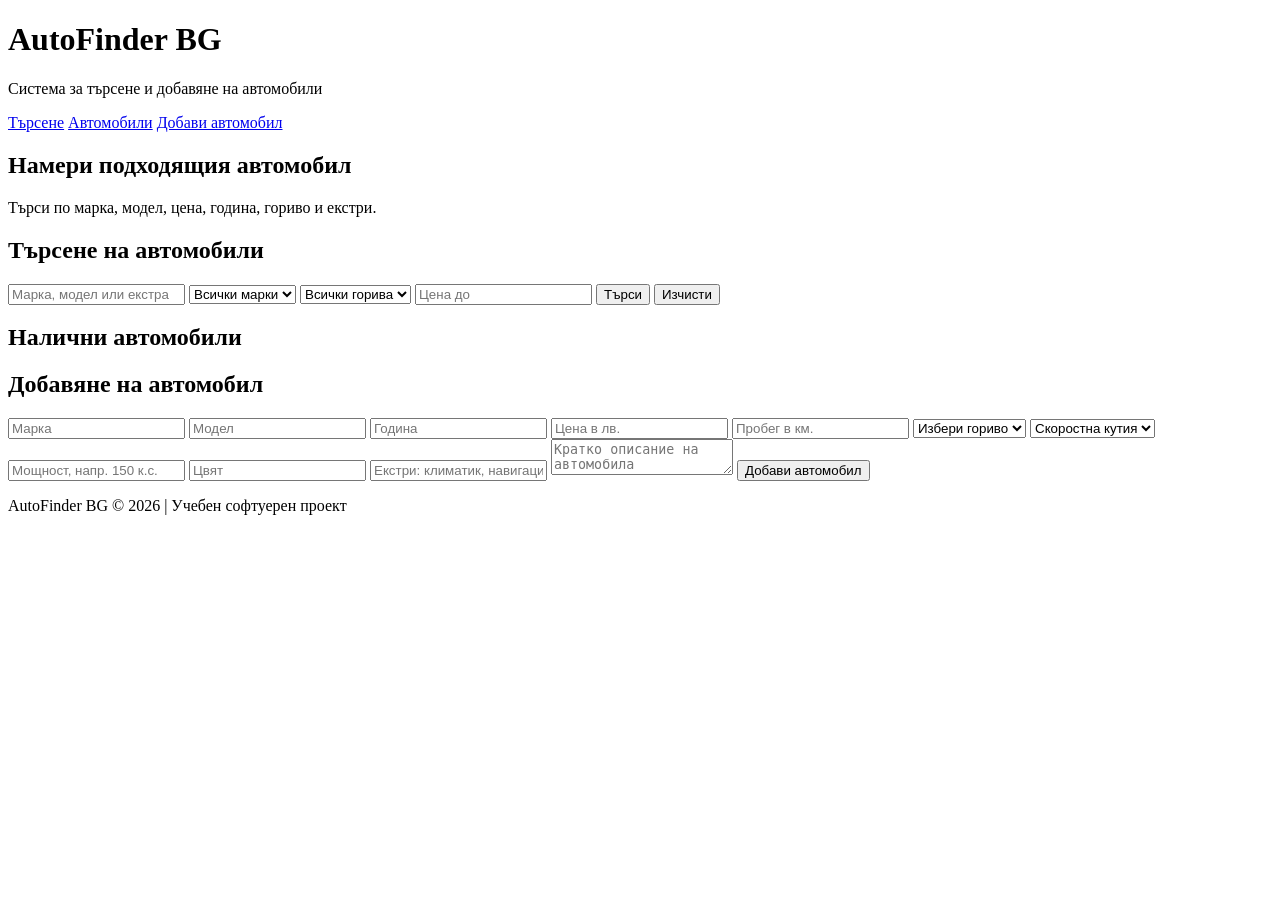
==== index.html @ e4e13012 "Add AutoFinder page layout" ====
<!DOCTYPE html>
<html lang="bg">
<head>
    <meta charset="UTF-8">
    <meta name="viewport" content="width=device-width, initial-scale=1.0">
    <title>AutoFinder BG</title>
    <link rel="stylesheet" href="style.css">
</head>
<body>

    <header class="site-header">
        <div class="container header-content">
            <div>
                <h1>AutoFinder BG</h1>
                <p>Система за търсене и добавяне на автомобили</p>
            </div>

            <nav>
                <a href="#search">Търсене</a>
                <a href="#cars">Автомобили</a>
                <a href="#add-car">Добави автомобил</a>
            </nav>
        </div>
    </header>

    <main>
        <section class="hero">
            <div class="container">
                <h2>Намери подходящия автомобил</h2>
                <p>Търси по марка, модел, цена, година, гориво и екстри.</p>
            </div>
        </section>

        <section id="search" class="container search-box">
            <h2>Търсене на автомобили</h2>

            <div class="filters">
                <input type="text" id="searchText" placeholder="Марка, модел или екстра">

                <select id="brandFilter">
                    <option value="">Всички марки</option>
                    <option value="BMW">BMW</option>
                    <option value="Audi">Audi</option>
                    <option value="Mercedes">Mercedes</option>
                    <option value="Volkswagen">Volkswagen</option>
                    <option value="Toyota">Toyota</option>
                </select>

                <select id="fuelFilter">
                    <option value="">Всички горива</option>
                    <option value="Бензин">Бензин</option>
                    <option value="Дизел">Дизел</option>
                    <option value="Хибрид">Хибрид</option>
                    <option value="Електрически">Електрически</option>
                </select>

                <input type="number" id="maxPriceFilter" placeholder="Цена до">

                <button id="searchBtn">Търси</button>
                <button id="clearBtn" class="secondary-btn">Изчисти</button>
            </div>
        </section>

        <section id="cars" class="container cars-section">
            <h2>Налични автомобили</h2>

            <div id="carsContainer" class="cars-grid">
                <!-- Тук JavaScript ще показва автомобилите -->
            </div>
        </section>

        <section id="add-car" class="container add-car-section">
            <h2>Добавяне на автомобил</h2>

            <form id="carForm">
                <input type="text" id="brand" placeholder="Марка" required>
                <input type="text" id="model" placeholder="Модел" required>
                <input type="number" id="year" placeholder="Година" required>
                <input type="number" id="price" placeholder="Цена в лв." required>
                <input type="number" id="mileage" placeholder="Пробег в км." required>

                <select id="fuel" required>
                    <option value="">Избери гориво</option>
                    <option value="Бензин">Бензин</option>
                    <option value="Дизел">Дизел</option>
                    <option value="Хибрид">Хибрид</option>
                    <option value="Електрически">Електрически</option>
                </select>

                <select id="gearbox" required>
                    <option value="">Скоростна кутия</option>
                    <option value="Ръчна">Ръчна</option>
                    <option value="Автоматична">Автоматична</option>
                </select>

                <input type="text" id="power" placeholder="Мощност, напр. 150 к.с.">
                <input type="text" id="color" placeholder="Цвят">
                <input type="text" id="extras" placeholder="Екстри: климатик, навигация, парктроник">

                <textarea id="description" placeholder="Кратко описание на автомобила"></textarea>

                <button type="submit">Добави автомобил</button>
            </form>
        </section>
    </main>

    <footer>
        <p>AutoFinder BG &copy; 2026 | Учебен софтуерен проект</p>
    </footer>

    <script src="script.js"></script>
</body>
</html>
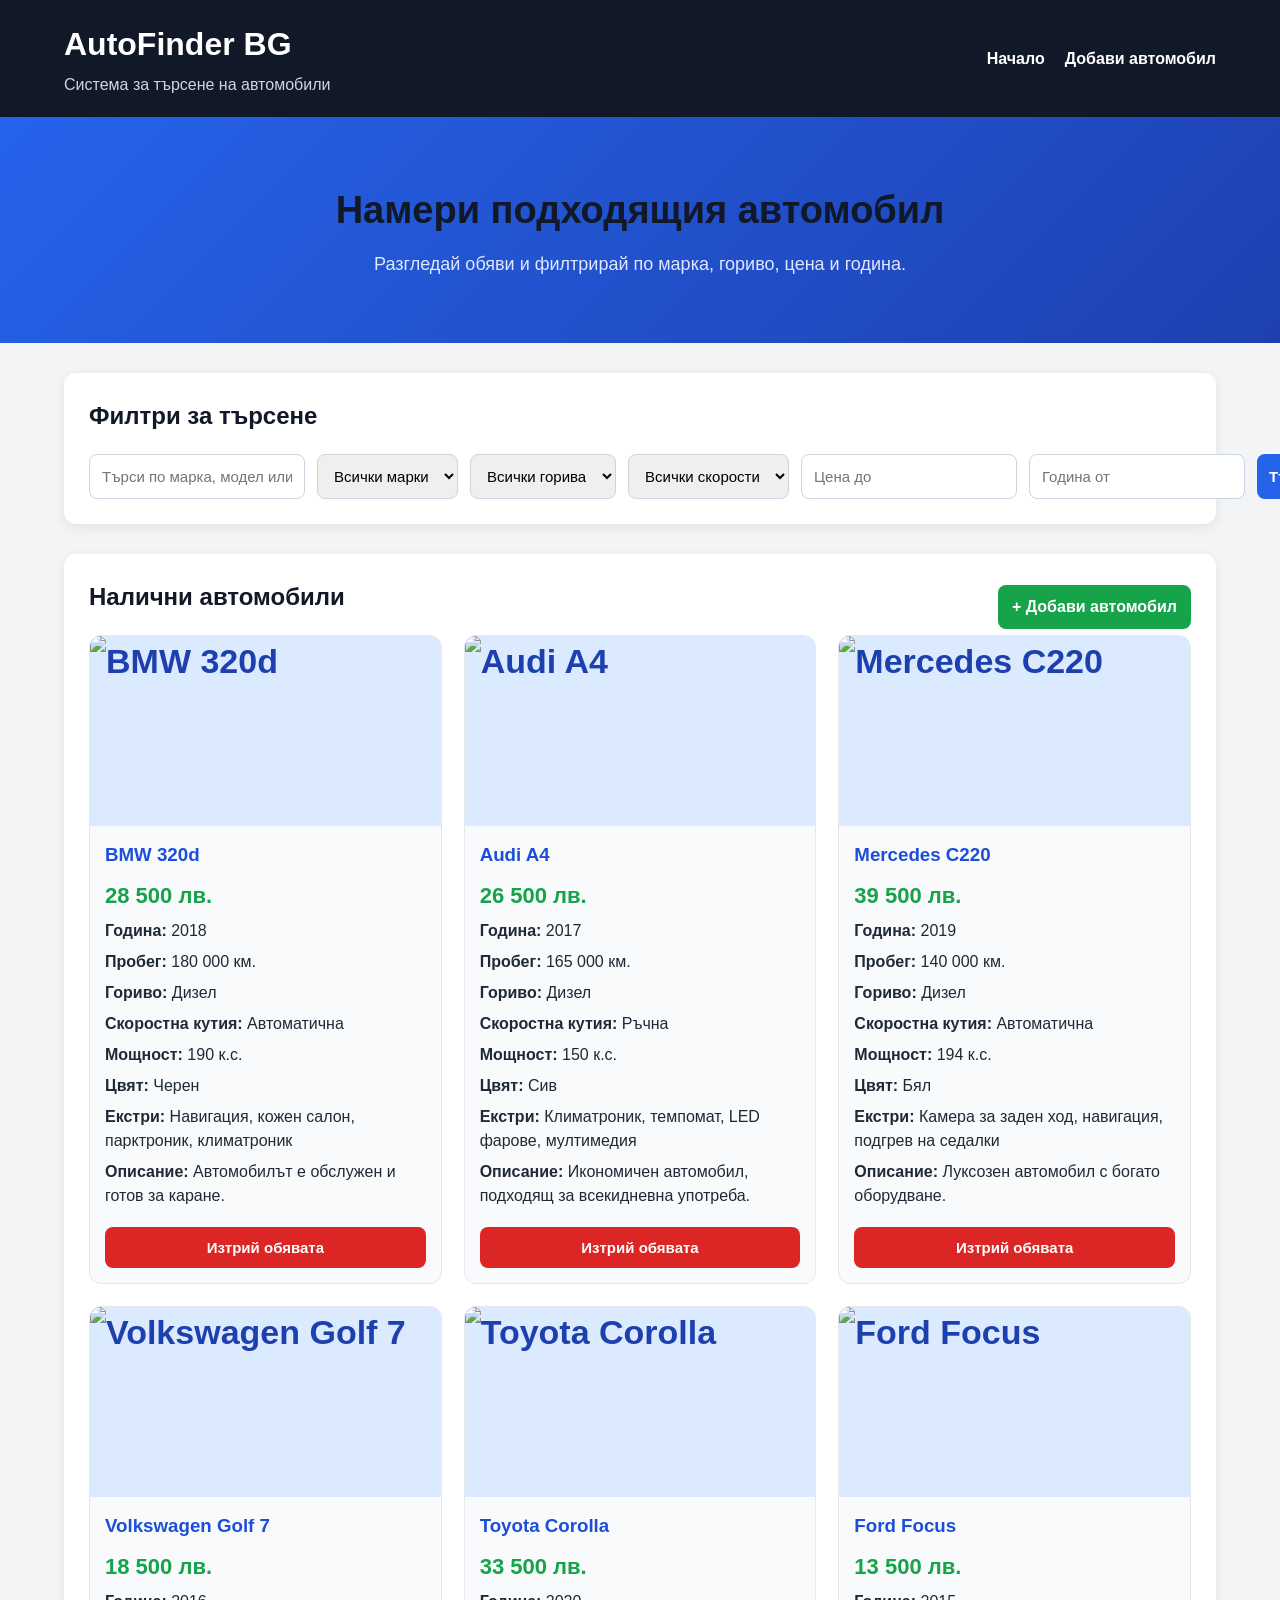
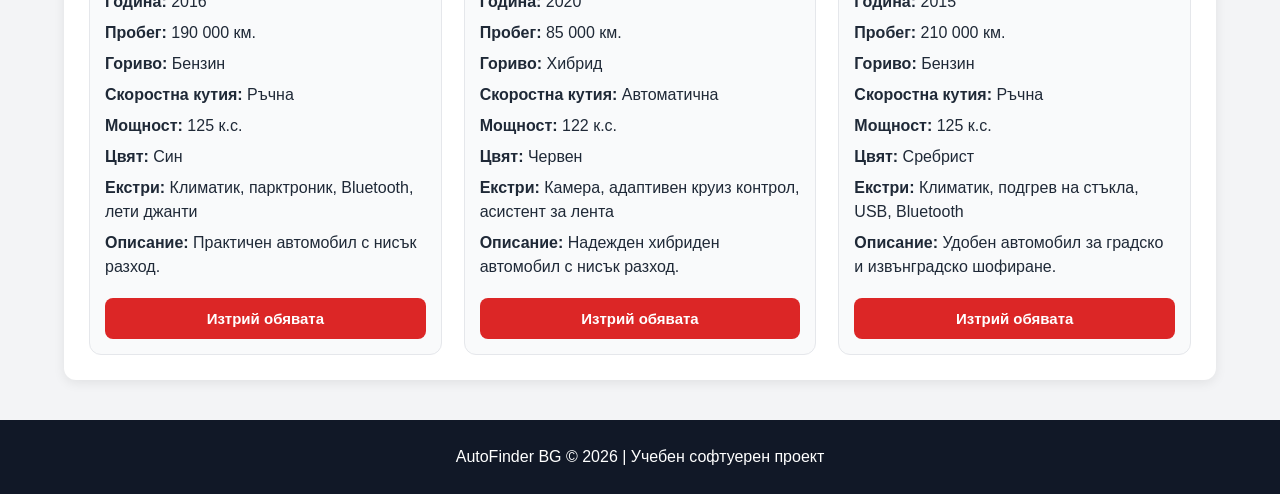
==== commit 8150d479: "Add car listings, filters and image upload" ====
--- a/index.html
+++ b/index.html
@@ -3,7 +3,7 @@
 <head>
     <meta charset="UTF-8">
     <meta name="viewport" content="width=device-width, initial-scale=1.0">
-    <title>AutoFinder BG</title>
+    <title>AutoFinder BG | Начало</title>
     <link rel="stylesheet" href="style.css">
 </head>
 <body>
@@ -12,13 +12,12 @@
         <div class="container header-content">
             <div>
                 <h1>AutoFinder BG</h1>
-                <p>Система за търсене и добавяне на автомобили</p>
+                <p>Система за търсене на автомобили</p>
             </div>
 
             <nav>
-                <a href="#search">Търсене</a>
-                <a href="#cars">Автомобили</a>
-                <a href="#add-car">Добави автомобил</a>
+                <a href="index.html">Начало</a>
+                <a href="add-car.html">Добави автомобил</a>
             </nav>
         </div>
     </header>
@@ -27,15 +26,15 @@
         <section class="hero">
             <div class="container">
                 <h2>Намери подходящия автомобил</h2>
-                <p>Търси по марка, модел, цена, година, гориво и екстри.</p>
+                <p>Разгледай обяви и филтрирай по марка, гориво, цена и година.</p>
             </div>
         </section>
 
-        <section id="search" class="container search-box">
-            <h2>Търсене на автомобили</h2>
+        <section class="container search-box">
+            <h2>Филтри за търсене</h2>
 
             <div class="filters">
-                <input type="text" id="searchText" placeholder="Марка, модел или екстра">
+                <input type="text" id="searchText" placeholder="Търси по марка, модел или екстра">
 
                 <select id="brandFilter">
                     <option value="">Всички марки</option>
@@ -44,6 +43,8 @@
                     <option value="Mercedes">Mercedes</option>
                     <option value="Volkswagen">Volkswagen</option>
                     <option value="Toyota">Toyota</option>
+                    <option value="Opel">Opel</option>
+                    <option value="Ford">Ford</option>
                 </select>
 
                 <select id="fuelFilter">
@@ -54,53 +55,29 @@
                     <option value="Електрически">Електрически</option>
                 </select>
 
+                <select id="gearboxFilter">
+                    <option value="">Всички скорости</option>
+                    <option value="Ръчна">Ръчна</option>
+                    <option value="Автоматична">Автоматична</option>
+                </select>
+
                 <input type="number" id="maxPriceFilter" placeholder="Цена до">
+                <input type="number" id="minYearFilter" placeholder="Година от">
 
                 <button id="searchBtn">Търси</button>
                 <button id="clearBtn" class="secondary-btn">Изчисти</button>
             </div>
         </section>
 
-        <section id="cars" class="container cars-section">
-            <h2>Налични автомобили</h2>
+        <section class="container cars-section">
+            <div class="section-title-row">
+                <h2>Налични автомобили</h2>
+                <a href="add-car.html" class="add-link">+ Добави автомобил</a>
+            </div>
 
             <div id="carsContainer" class="cars-grid">
-                <!-- Тук JavaScript ще показва автомобилите -->
+                <!-- JavaScript показва автомобилите тук -->
             </div>
-        </section>
-
-        <section id="add-car" class="container add-car-section">
-            <h2>Добавяне на автомобил</h2>
-
-            <form id="carForm">
-                <input type="text" id="brand" placeholder="Марка" required>
-                <input type="text" id="model" placeholder="Модел" required>
-                <input type="number" id="year" placeholder="Година" required>
-                <input type="number" id="price" placeholder="Цена в лв." required>
-                <input type="number" id="mileage" placeholder="Пробег в км." required>
-
-                <select id="fuel" required>
-                    <option value="">Избери гориво</option>
-                    <option value="Бензин">Бензин</option>
-                    <option value="Дизел">Дизел</option>
-                    <option value="Хибрид">Хибрид</option>
-                    <option value="Електрически">Електрически</option>
-                </select>
-
-                <select id="gearbox" required>
-                    <option value="">Скоростна кутия</option>
-                    <option value="Ръчна">Ръчна</option>
-                    <option value="Автоматична">Автоматична</option>
-                </select>
-
-                <input type="text" id="power" placeholder="Мощност, напр. 150 к.с.">
-                <input type="text" id="color" placeholder="Цвят">
-                <input type="text" id="extras" placeholder="Екстри: климатик, навигация, парктроник">
-
-                <textarea id="description" placeholder="Кратко описание на автомобила"></textarea>
-
-                <button type="submit">Добави автомобил</button>
-            </form>
         </section>
     </main>
 
--- a/style.css
+++ b/style.css
@@ -0,0 +1,335 @@
+* {
+    margin: 0;
+    padding: 0;
+    box-sizing: border-box;
+}
+
+body {
+    font-family: Arial, sans-serif;
+    background: #f3f4f6;
+    color: #1f2937;
+    line-height: 1.5;
+}
+
+.container {
+    width: 90%;
+    max-width: 1200px;
+    margin: auto;
+}
+
+.site-header {
+    background: #111827;
+    color: white;
+    padding: 20px 0;
+}
+
+.header-content {
+    display: flex;
+    justify-content: space-between;
+    align-items: center;
+    gap: 30px;
+}
+
+.site-header h1 {
+    font-size: 32px;
+    margin-bottom: 5px;
+}
+
+.site-header p {
+    color: #d1d5db;
+}
+
+nav {
+    display: flex;
+    gap: 20px;
+    flex-wrap: wrap;
+}
+
+nav a {
+    color: white;
+    text-decoration: none;
+    font-weight: bold;
+}
+
+nav a:hover {
+    color: #60a5fa;
+}
+
+.hero {
+    background: linear-gradient(135deg, #2563eb, #1e40af);
+    color: white;
+    padding: 65px 0;
+    text-align: center;
+}
+
+.small-hero {
+    padding: 45px 0;
+}
+
+.hero h2 {
+    font-size: 38px;
+    margin-bottom: 12px;
+}
+
+.hero p {
+    font-size: 18px;
+    color: #e0e7ff;
+}
+
+.search-box,
+.cars-section,
+.add-car-section {
+    background: white;
+    margin-top: 30px;
+    padding: 25px;
+    border-radius: 12px;
+    box-shadow: 0 3px 12px rgba(0, 0, 0, 0.08);
+}
+
+h2 {
+    margin-bottom: 20px;
+    color: #111827;
+}
+
+.section-title-row {
+    display: flex;
+    justify-content: space-between;
+    align-items: center;
+    gap: 15px;
+    flex-wrap: wrap;
+}
+
+.add-link {
+    background: #16a34a;
+    color: white;
+    padding: 10px 14px;
+    border-radius: 8px;
+    text-decoration: none;
+    font-weight: bold;
+}
+
+.add-link:hover {
+    background: #15803d;
+}
+
+.filters {
+    display: grid;
+    grid-template-columns: 2fr 1fr 1fr 1fr 1fr 1fr auto auto;
+    gap: 12px;
+}
+
+input,
+select,
+textarea,
+button {
+    padding: 12px;
+    border: 1px solid #cbd5e1;
+    border-radius: 8px;
+    font-size: 15px;
+    font-family: Arial, sans-serif;
+}
+
+input:focus,
+select:focus,
+textarea:focus {
+    outline: none;
+    border-color: #2563eb;
+    box-shadow: 0 0 0 2px rgba(37, 99, 235, 0.15);
+}
+
+textarea {
+    resize: vertical;
+    min-height: 100px;
+}
+
+button {
+    background: #2563eb;
+    color: white;
+    border: none;
+    cursor: pointer;
+    font-weight: bold;
+    transition: 0.2s;
+}
+
+button:hover {
+    background: #1d4ed8;
+}
+
+.secondary-btn {
+    background: #6b7280;
+}
+
+.secondary-btn:hover {
+    background: #4b5563;
+}
+
+.cars-grid {
+    display: grid;
+    grid-template-columns: repeat(auto-fit, minmax(280px, 1fr));
+    gap: 22px;
+}
+
+.car-card {
+    border: 1px solid #e5e7eb;
+    border-radius: 12px;
+    background: #f9fafb;
+    overflow: hidden;
+    transition: 0.2s;
+}
+
+.car-card:hover {
+    transform: translateY(-3px);
+    box-shadow: 0 5px 14px rgba(0, 0, 0, 0.12);
+}
+
+.car-image {
+    width: 100%;
+    height: 190px;
+    background: #dbeafe;
+    display: flex;
+    justify-content: center;
+    align-items: center;
+    color: #1e40af;
+    font-size: 34px;
+    font-weight: bold;
+    overflow: hidden;
+}
+
+.car-image img {
+    width: 100%;
+    height: 100%;
+    object-fit: cover;
+}
+
+.car-info {
+    padding: 15px;
+}
+
+.car-info h3 {
+    color: #1d4ed8;
+    margin-bottom: 10px;
+}
+
+.car-info p {
+    margin-bottom: 7px;
+}
+
+.price {
+    font-size: 22px;
+    font-weight: bold;
+    color: #16a34a;
+    margin-bottom: 12px;
+}
+
+.delete-btn {
+    width: 100%;
+    margin-top: 12px;
+    background: #dc2626;
+}
+
+.delete-btn:hover {
+    background: #b91c1c;
+}
+
+.empty-message {
+    color: #6b7280;
+    font-style: italic;
+    font-size: 18px;
+}
+
+#carForm {
+    display: grid;
+    grid-template-columns: repeat(2, 1fr);
+    gap: 15px;
+}
+
+#carForm textarea,
+#carForm button,
+.file-box {
+    grid-column: span 2;
+}
+
+.file-box {
+    border: 1px dashed #94a3b8;
+    padding: 15px;
+    border-radius: 10px;
+    background: #f8fafc;
+}
+
+.file-box label {
+    display: block;
+    font-weight: bold;
+    margin-bottom: 8px;
+}
+
+.file-box p {
+    color: #6b7280;
+    margin-top: 8px;
+}
+
+.image-preview {
+    display: none;
+    width: 260px;
+    height: 160px;
+    object-fit: cover;
+    margin-top: 12px;
+    border-radius: 10px;
+    border: 1px solid #cbd5e1;
+}
+
+.success-message {
+    margin-top: 15px;
+    color: #16a34a;
+    font-weight: bold;
+}
+
+footer {
+    text-align: center;
+    padding: 25px;
+    margin-top: 40px;
+    background: #111827;
+    color: white;
+}
+
+@media (max-width: 1000px) {
+    .filters {
+        grid-template-columns: 1fr 1fr;
+    }
+
+    .filters input:first-child {
+        grid-column: span 2;
+    }
+}
+
+@media (max-width: 700px) {
+    .header-content {
+        flex-direction: column;
+        text-align: center;
+    }
+
+    nav {
+        justify-content: center;
+    }
+
+    .hero h2 {
+        font-size: 30px;
+    }
+
+    .filters {
+        grid-template-columns: 1fr;
+    }
+
+    .filters input:first-child {
+        grid-column: span 1;
+    }
+
+    #carForm {
+        grid-template-columns: 1fr;
+    }
+
+    #carForm textarea,
+    #carForm button,
+    .file-box {
+        grid-column: span 1;
+    }
+}
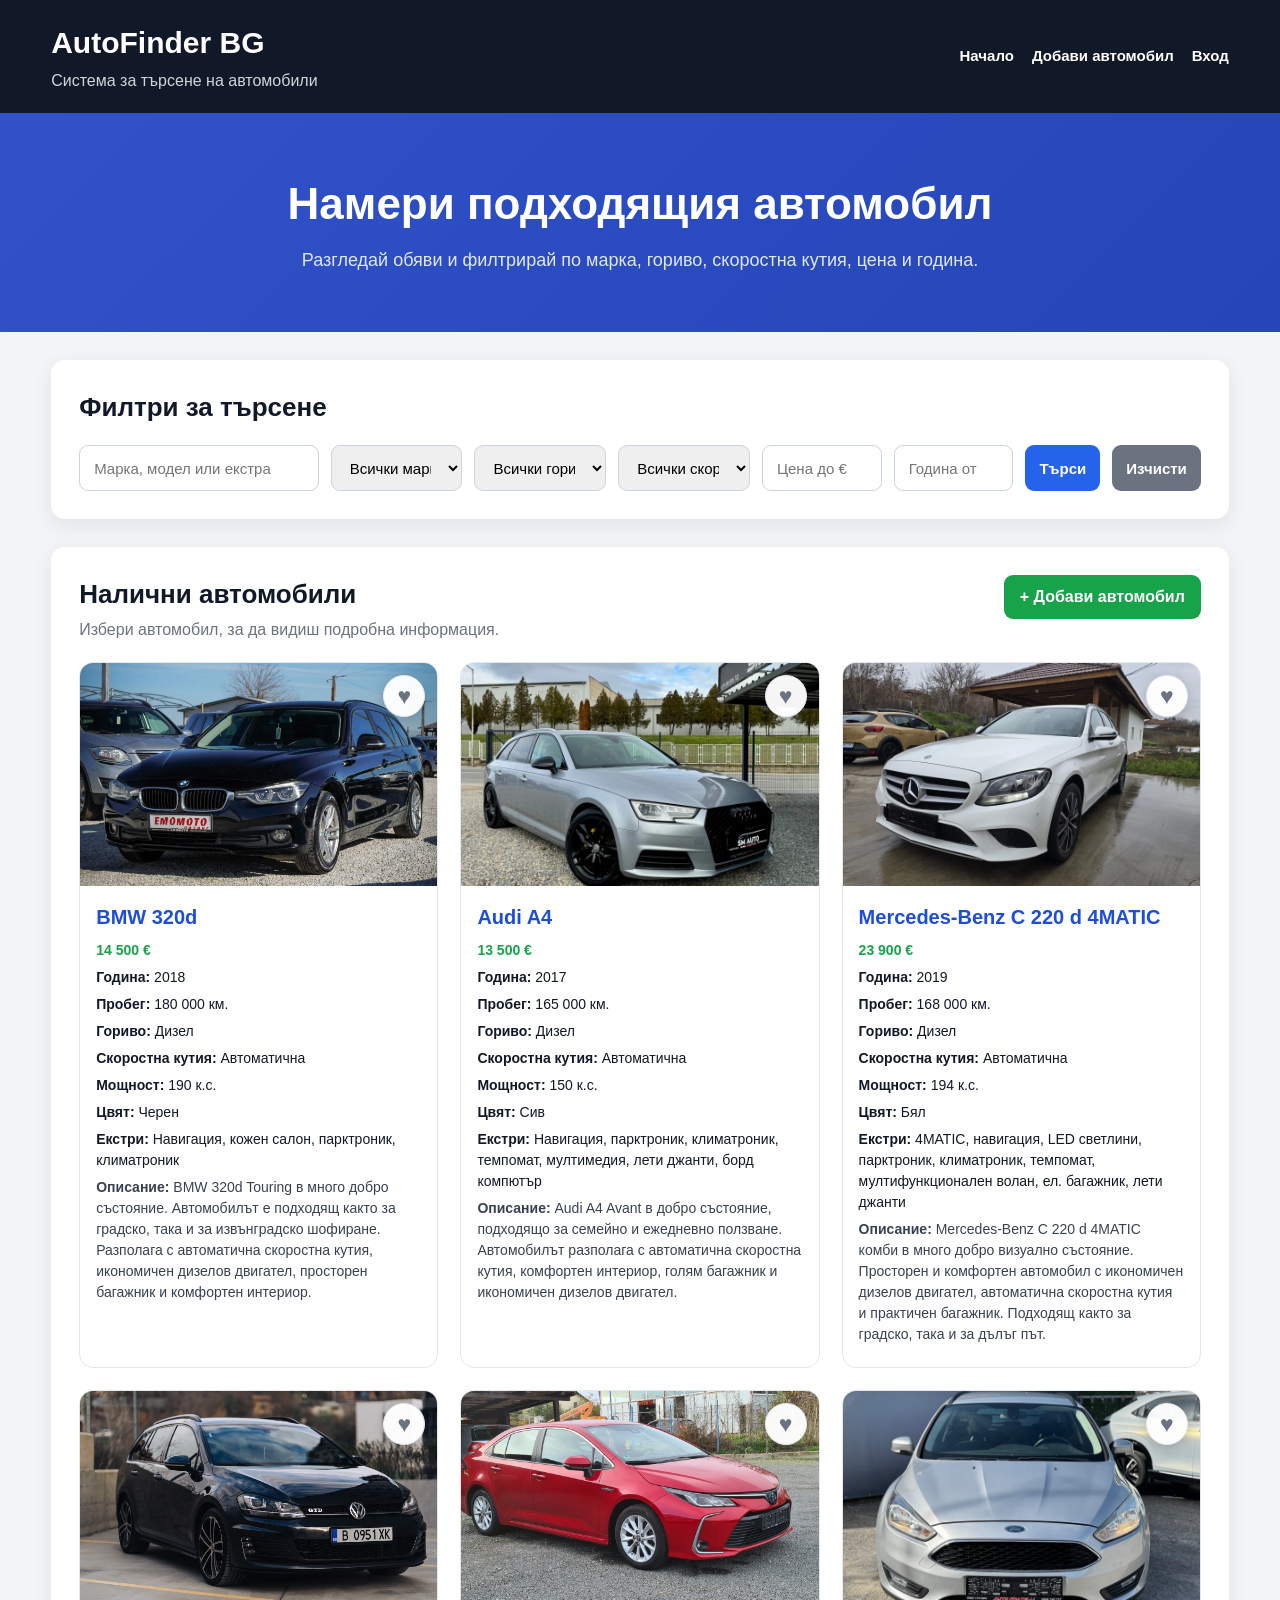
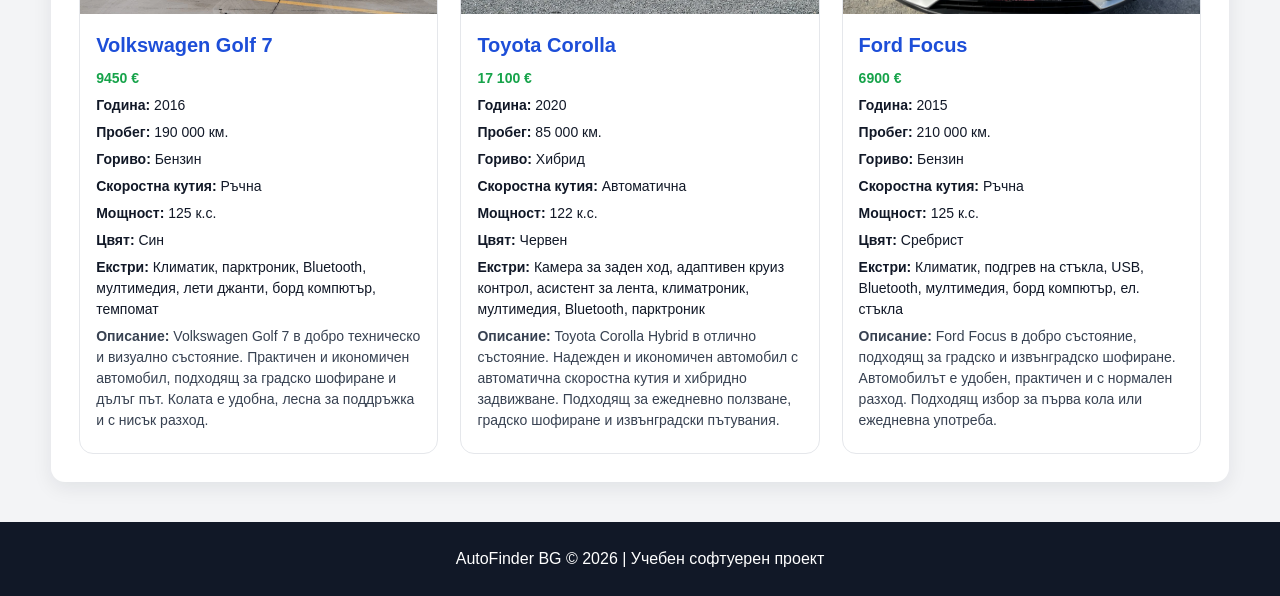
==== commit 4e73e03d: "Complete responsive car marketplace website" ====
--- a/index.html
+++ b/index.html
@@ -8,83 +8,88 @@
 </head>
 <body>
 
-    <header class="site-header">
-        <div class="container header-content">
+<header class="site-header">
+    <div class="container header-content">
+        <div class="brand-box">
+            <h1>AutoFinder BG</h1>
+            <p>Система за търсене на автомобили</p>
+        </div>
+
+        <nav class="main-nav">
+            <a href="index.html">Начало</a>
+            <a href="add-car.html">Добави автомобил</a>
+            <a href="profile.html" id="profileNav">Профил</a>
+            <a href="login.html" id="loginNav">Вход</a>
+            <button id="logoutBtn" class="nav-button">Изход</button>
+        </nav>
+    </div>
+</header>
+
+<main>
+    <section class="hero">
+        <div class="container">
+            <h2>Намери подходящия автомобил</h2>
+            <p>Разгледай обяви и филтрирай по марка, гориво, скоростна кутия, цена и година.</p>
+        </div>
+    </section>
+
+    <section class="container panel">
+        <h2>Филтри за търсене</h2>
+
+        <div class="filters">
+            <input type="text" id="searchText" placeholder="Марка, модел или екстра">
+
+            <select id="brandFilter">
+                <option value="">Всички марки</option>
+                <option value="BMW">BMW</option>
+                <option value="Audi">Audi</option>
+                <option value="Mercedes">Mercedes</option>
+                <option value="Volkswagen">Volkswagen</option>
+                <option value="Toyota">Toyota</option>
+                <option value="Ford">Ford</option>
+                <option value="Opel">Opel</option>
+            </select>
+
+            <select id="fuelFilter">
+                <option value="">Всички горива</option>
+                <option value="Бензин">Бензин</option>
+                <option value="Дизел">Дизел</option>
+                <option value="Хибрид">Хибрид</option>
+                <option value="Електрически">Електрически</option>
+            </select>
+
+            <select id="gearboxFilter">
+                <option value="">Всички скорости</option>
+                <option value="Ръчна">Ръчна</option>
+                <option value="Автоматична">Автоматична</option>
+            </select>
+
+            <input type="number" id="maxPriceFilter" placeholder="Цена до €">
+            <input type="number" id="minYearFilter" placeholder="Година от">
+
+            <button id="searchBtn">Търси</button>
+            <button id="clearBtn" class="secondary-btn">Изчисти</button>
+        </div>
+    </section>
+
+    <section class="container panel">
+        <div class="section-title-row">
             <div>
-                <h1>AutoFinder BG</h1>
-                <p>Система за търсене на автомобили</p>
+                <h2>Налични автомобили</h2>
+                <p>Избери автомобил, за да видиш подробна информация.</p>
             </div>
 
-            <nav>
-                <a href="index.html">Начало</a>
-                <a href="add-car.html">Добави автомобил</a>
-            </nav>
+            <a href="add-car.html" class="add-link">+ Добави автомобил</a>
         </div>
-    </header>
 
-    <main>
-        <section class="hero">
-            <div class="container">
-                <h2>Намери подходящия автомобил</h2>
-                <p>Разгледай обяви и филтрирай по марка, гориво, цена и година.</p>
-            </div>
-        </section>
+        <div id="carsContainer" class="cars-grid"></div>
+    </section>
+</main>
 
-        <section class="container search-box">
-            <h2>Филтри за търсене</h2>
+<footer>
+    <p>AutoFinder BG © 2026 | Учебен софтуерен проект</p>
+</footer>
 
-            <div class="filters">
-                <input type="text" id="searchText" placeholder="Търси по марка, модел или екстра">
-
-                <select id="brandFilter">
-                    <option value="">Всички марки</option>
-                    <option value="BMW">BMW</option>
-                    <option value="Audi">Audi</option>
-                    <option value="Mercedes">Mercedes</option>
-                    <option value="Volkswagen">Volkswagen</option>
-                    <option value="Toyota">Toyota</option>
-                    <option value="Opel">Opel</option>
-                    <option value="Ford">Ford</option>
-                </select>
-
-                <select id="fuelFilter">
-                    <option value="">Всички горива</option>
-                    <option value="Бензин">Бензин</option>
-                    <option value="Дизел">Дизел</option>
-                    <option value="Хибрид">Хибрид</option>
-                    <option value="Електрически">Електрически</option>
-                </select>
-
-                <select id="gearboxFilter">
-                    <option value="">Всички скорости</option>
-                    <option value="Ръчна">Ръчна</option>
-                    <option value="Автоматична">Автоматична</option>
-                </select>
-
-                <input type="number" id="maxPriceFilter" placeholder="Цена до">
-                <input type="number" id="minYearFilter" placeholder="Година от">
-
-                <button id="searchBtn">Търси</button>
-                <button id="clearBtn" class="secondary-btn">Изчисти</button>
-            </div>
-        </section>
-
-        <section class="container cars-section">
-            <div class="section-title-row">
-                <h2>Налични автомобили</h2>
-                <a href="add-car.html" class="add-link">+ Добави автомобил</a>
-            </div>
-
-            <div id="carsContainer" class="cars-grid">
-                <!-- JavaScript показва автомобилите тук -->
-            </div>
-        </section>
-    </main>
-
-    <footer>
-        <p>AutoFinder BG &copy; 2026 | Учебен софтуерен проект</p>
-    </footer>
-
-    <script src="script.js"></script>
+<script src="script.js"></script>
 </body>
 </html>
--- a/style.css
+++ b/style.css
@@ -7,14 +7,13 @@
 body {
     font-family: Arial, sans-serif;
     background: #f3f4f6;
-    color: #1f2937;
+    color: #111827;
     line-height: 1.5;
 }
 
 .container {
-    width: 90%;
-    max-width: 1200px;
-    margin: auto;
+    width: min(1180px, 92%);
+    margin: 0 auto;
 }
 
 .site-header {
@@ -27,48 +26,59 @@
     display: flex;
     justify-content: space-between;
     align-items: center;
-    gap: 30px;
-}
-
-.site-header h1 {
-    font-size: 32px;
-    margin-bottom: 5px;
-}
-
-.site-header p {
+    gap: 24px;
+}
+
+.brand-box h1 {
+    font-size: 30px;
+}
+
+.brand-box p {
     color: #d1d5db;
-}
-
-nav {
-    display: flex;
-    gap: 20px;
+    margin-top: 4px;
+}
+
+.main-nav {
+    display: flex;
+    gap: 18px;
+    align-items: center;
     flex-wrap: wrap;
 }
 
-nav a {
+.main-nav a,
+.nav-button {
     color: white;
+    background: transparent;
+    border: none;
     text-decoration: none;
     font-weight: bold;
-}
-
-nav a:hover {
-    color: #60a5fa;
+    font-size: 15px;
+    cursor: pointer;
+    width: auto;
+    min-height: auto;
+    padding: 6px 0;
+}
+
+.main-nav a:hover,
+.nav-button:hover {
+    color: #93c5fd;
+    background: transparent;
 }
 
 .hero {
-    background: linear-gradient(135deg, #2563eb, #1e40af);
+    background: linear-gradient(135deg, #3152c9, #2545b8);
     color: white;
-    padding: 65px 0;
+    padding: 58px 0;
     text-align: center;
 }
 
 .small-hero {
-    padding: 45px 0;
+    padding: 42px 0;
 }
 
 .hero h2 {
-    font-size: 38px;
-    margin-bottom: 12px;
+    font-size: clamp(30px, 4vw, 44px);
+    margin-bottom: 10px;
 }
 
 .hero p {
@@ -76,45 +86,22 @@
     color: #e0e7ff;
 }
 
-.search-box,
-.cars-section,
-.add-car-section {
+.panel {
     background: white;
-    margin-top: 30px;
-    padding: 25px;
-    border-radius: 12px;
-    box-shadow: 0 3px 12px rgba(0, 0, 0, 0.08);
-}
-
-h2 {
-    margin-bottom: 20px;
-    color: #111827;
-}
-
-.section-title-row {
-    display: flex;
-    justify-content: space-between;
-    align-items: center;
-    gap: 15px;
-    flex-wrap: wrap;
-}
-
-.add-link {
-    background: #16a34a;
-    color: white;
-    padding: 10px 14px;
-    border-radius: 8px;
-    text-decoration: none;
-    font-weight: bold;
-}
-
-.add-link:hover {
-    background: #15803d;
+    margin-top: 28px;
+    padding: 28px;
+    border-radius: 14px;
+    box-shadow: 0 6px 20px rgba(15, 23, 42, 0.08);
+}
+
+.panel h2 {
+    margin-bottom: 18px;
+    font-size: 26px;
 }
 
 .filters {
     display: grid;
-    grid-template-columns: 2fr 1fr 1fr 1fr 1fr 1fr auto auto;
+    grid-template-columns: 2fr 1.1fr 1.1fr 1.1fr 1fr 1fr auto auto;
     gap: 12px;
 }
 
@@ -122,9 +109,11 @@
 select,
 textarea,
 button {
-    padding: 12px;
+    width: 100%;
+    min-height: 46px;
+    padding: 12px 14px;
     border: 1px solid #cbd5e1;
-    border-radius: 8px;
+    border-radius: 9px;
     font-size: 15px;
     font-family: Arial, sans-serif;
 }
@@ -134,15 +123,16 @@
 textarea:focus {
     outline: none;
     border-color: #2563eb;
-    box-shadow: 0 0 0 2px rgba(37, 99, 235, 0.15);
+    box-shadow: 0 0 0 3px rgba(37, 99, 235, 0.16);
 }
 
 textarea {
     resize: vertical;
-    min-height: 100px;
-}
-
-button {
+    min-height: 110px;
+}
+
+button,
+.add-link {
     background: #2563eb;
     color: white;
     border: none;
@@ -151,7 +141,8 @@
     transition: 0.2s;
 }
 
-button:hover {
+button:hover,
+.add-link:hover {
     background: #1d4ed8;
 }
 
@@ -163,34 +154,72 @@
     background: #4b5563;
 }
 
+.add-link {
+    display: inline-flex;
+    align-items: center;
+    justify-content: center;
+    width: auto;
+    min-height: 42px;
+    padding: 10px 16px;
+    border-radius: 9px;
+    text-decoration: none;
+    background: #16a34a;
+}
+
+.add-link:hover {
+    background: #15803d;
+}
+
+.section-title-row {
+    display: flex;
+    justify-content: space-between;
+    align-items: flex-start;
+    gap: 18px;
+    flex-wrap: wrap;
+    margin-bottom: 20px;
+}
+
+.section-title-row h2 {
+    margin-bottom: 4px;
+}
+
+.section-title-row p {
+    color: #6b7280;
+}
+
 .cars-grid {
     display: grid;
-    grid-template-columns: repeat(auto-fit, minmax(280px, 1fr));
+    grid-template-columns: repeat(auto-fill, minmax(280px, 1fr));
     gap: 22px;
 }
 
 .car-card {
+    position: relative;
+    background: white;
     border: 1px solid #e5e7eb;
-    border-radius: 12px;
-    background: #f9fafb;
+    border-radius: 14px;
     overflow: hidden;
+    cursor: pointer;
     transition: 0.2s;
+    display: flex;
+    flex-direction: column;
 }
 
 .car-card:hover {
     transform: translateY(-3px);
-    box-shadow: 0 5px 14px rgba(0, 0, 0, 0.12);
+    box-shadow: 0 8px 22px rgba(15, 23, 42, 0.14);
 }
 
 .car-image {
     width: 100%;
-    height: 190px;
-    background: #dbeafe;
-    display: flex;
+    aspect-ratio: 16 / 10;
+    background: linear-gradient(135deg, #dbeafe, #bfdbfe);
+    display: flex;
+    align-items: center;
     justify-content: center;
-    align-items: center;
-    color: #1e40af;
-    font-size: 34px;
+    color: #1d4ed8;
+    text-align: center;
+    font-size: 28px;
     font-weight: bold;
     overflow: hidden;
 }
@@ -202,28 +231,65 @@
 }
 
 .car-info {
-    padding: 15px;
+    padding: 16px;
+    display: flex;
+    flex-direction: column;
+    flex: 1;
 }
 
 .car-info h3 {
     color: #1d4ed8;
-    margin-bottom: 10px;
+    margin-bottom: 8px;
+    font-size: 20px;
+}
+
+.price {
+    color: #16a34a;
+    font-size: 23px;
+    font-weight: bold;
+    margin-bottom: 12px;
 }
 
 .car-info p {
-    margin-bottom: 7px;
-}
-
-.price {
-    font-size: 22px;
-    font-weight: bold;
-    color: #16a34a;
-    margin-bottom: 12px;
+    margin-bottom: 6px;
+    font-size: 14px;
+}
+
+.description {
+    color: #374151;
+}
+
+.favorite-icon {
+    position: absolute;
+    top: 12px;
+    right: 12px;
+    width: 42px;
+    height: 42px;
+    min-height: 42px;
+    border-radius: 50%;
+    border: 1px solid #e5e7eb;
+    background: rgba(255, 255, 255, 0.96);
+    color: #6b7280;
+    font-size: 23px;
+    line-height: 1;
+    padding: 0;
+    z-index: 5;
+    box-shadow: 0 4px 12px rgba(15, 23, 42, 0.18);
+}
+
+.favorite-icon:hover {
+    background: white;
+    color: #f59e0b;
+}
+
+.favorite-icon.active {
+    background: #f59e0b;
+    color: white;
+    border-color: #f59e0b;
 }
 
 .delete-btn {
-    width: 100%;
-    margin-top: 12px;
+    margin-top: auto;
     background: #dc2626;
 }
 
@@ -231,35 +297,25 @@
     background: #b91c1c;
 }
 
-.empty-message {
-    color: #6b7280;
-    font-style: italic;
-    font-size: 18px;
-}
-
-#carForm {
+.form-grid {
     display: grid;
     grid-template-columns: repeat(2, 1fr);
     gap: 15px;
-}
-
-#carForm textarea,
-#carForm button,
-.file-box {
-    grid-column: span 2;
+    margin-bottom: 15px;
 }
 
 .file-box {
     border: 1px dashed #94a3b8;
-    padding: 15px;
-    border-radius: 10px;
     background: #f8fafc;
+    padding: 18px;
+    border-radius: 12px;
+    margin-bottom: 15px;
 }
 
 .file-box label {
     display: block;
     font-weight: bold;
-    margin-bottom: 8px;
+    margin-bottom: 10px;
 }
 
 .file-box p {
@@ -267,20 +323,418 @@
     margin-top: 8px;
 }
 
-.image-preview {
-    display: none;
-    width: 260px;
-    height: 160px;
+.image-preview-grid {
+    display: grid;
+    grid-template-columns: repeat(auto-fill, minmax(130px, 1fr));
+    gap: 12px;
+    margin-top: 14px;
+}
+
+.image-preview-grid img {
+    width: 100%;
+    aspect-ratio: 16 / 10;
     object-fit: cover;
-    margin-top: 12px;
     border-radius: 10px;
     border: 1px solid #cbd5e1;
 }
 
+.full-btn {
+    margin-top: 15px;
+}
+
+.auth-panel {
+    max-width: 480px;
+}
+
+.auth-form {
+    display: flex;
+    flex-direction: column;
+    gap: 14px;
+}
+
+.auth-form a {
+    color: #2563eb;
+    text-decoration: none;
+    font-weight: bold;
+}
+
+.auth-form a:hover {
+    text-decoration: underline;
+}
+
 .success-message {
-    margin-top: 15px;
     color: #16a34a;
     font-weight: bold;
+    margin-top: 12px;
+}
+
+.error-message {
+    color: #dc2626;
+    font-weight: bold;
+    margin-top: 12px;
+}
+
+.profile-summary {
+    display: grid;
+    grid-template-columns: repeat(3, 1fr);
+    gap: 18px;
+    margin-bottom: 28px;
+}
+
+.profile-card {
+    background: #f8fafc;
+    border: 1px solid #e5e7eb;
+    border-radius: 14px;
+    padding: 20px;
+    min-height: 110px;
+}
+
+.profile-card h3 {
+    color: #374151;
+    font-size: 17px;
+    margin-bottom: 10px;
+}
+
+.profile-card p {
+    color: #1d4ed8;
+    font-size: 22px;
+    font-weight: bold;
+}
+
+.profile-section-box {
+    background: #f9fafb;
+    border: 1px solid #e5e7eb;
+    border-radius: 14px;
+    padding: 20px;
+    margin-top: 24px;
+}
+
+.profile-section-header {
+    border-bottom: 1px solid #e5e7eb;
+    margin-bottom: 18px;
+    padding-bottom: 12px;
+}
+
+.profile-section-header h2 {
+    margin-bottom: 4px;
+}
+
+.profile-section-header p {
+    color: #6b7280;
+}
+
+.profile-cars-scroll {
+    display: grid;
+    grid-template-columns: repeat(auto-fill, minmax(260px, 1fr));
+    gap: 18px;
+    max-height: 560px;
+    overflow-y: auto;
+    padding-right: 8px;
+}
+
+.empty-box {
+    min-height: 220px;
+    border: 2px dashed #cbd5e1;
+    border-radius: 14px;
+    background: white;
+    color: #6b7280;
+    display: flex;
+    align-items: center;
+    justify-content: center;
+    text-align: center;
+    padding: 24px;
+    font-size: 17px;
+    grid-column: 1 / -1;
+}
+
+.details-layout {
+    display: grid;
+    grid-template-columns: 1.1fr 0.9fr;
+    gap: 28px;
+    align-items: start;
+}
+
+.details-main,
+.details-side-card,
+.similar-section {
+    background: white;
+    border: 1px solid #e5e7eb;
+    border-radius: 14px;
+    padding: 22px;
+    box-shadow: 0 4px 14px rgba(15, 23, 42, 0.06);
+}
+
+.details-back-row {
+    display: flex;
+    justify-content: flex-start;
+    margin-bottom: 14px;
+}
+
+.back-link {
+    display: inline-flex;
+    align-items: center;
+    justify-content: center;
+    min-height: 34px;
+    padding: 7px 12px;
+    border-radius: 8px;
+    text-decoration: none;
+    background: #6b7280;
+    color: white;
+    font-weight: bold;
+    font-size: 14px;
+}
+
+.back-link:hover {
+    background: #4b5563;
+}
+
+.gallery-main {
+    position: relative;
+}
+
+.details-image {
+    width: 100%;
+    aspect-ratio: 16 / 10;
+    border-radius: 14px;
+    background: linear-gradient(135deg, #dbeafe, #bfdbfe);
+    color: #1d4ed8;
+    display: flex;
+    align-items: center;
+    justify-content: center;
+    font-size: 34px;
+    font-weight: bold;
+    text-align: center;
+    overflow: hidden;
+}
+
+.details-image img {
+    width: 100%;
+    height: 100%;
+    object-fit: cover;
+}
+
+.gallery-arrow {
+    position: absolute;
+    top: 50%;
+    transform: translateY(-50%);
+    width: 42px;
+    height: 42px;
+    min-height: 42px;
+    border-radius: 50%;
+    background: rgba(17, 24, 39, 0.75);
+    color: white;
+    font-size: 26px;
+    padding: 0;
+    z-index: 6;
+}
+
+.gallery-arrow:hover {
+    background: rgba(17, 24, 39, 0.95);
+}
+
+.gallery-prev {
+    left: 14px;
+}
+
+.gallery-next {
+    right: 14px;
+}
+
+.gallery-thumbnails {
+    display: grid;
+    grid-template-columns: repeat(auto-fill, minmax(84px, 1fr));
+    gap: 10px;
+    margin-top: 12px;
+}
+
+.gallery-thumb {
+    aspect-ratio: 16 / 10;
+    border-radius: 9px;
+    border: 2px solid transparent;
+    background: #dbeafe;
+    color: #1d4ed8;
+    font-size: 13px;
+    font-weight: bold;
+    display: flex;
+    align-items: center;
+    justify-content: center;
+    overflow: hidden;
+    cursor: pointer;
+    text-align: center;
+}
+
+.gallery-thumb img {
+    width: 100%;
+    height: 100%;
+    object-fit: cover;
+}
+
+.gallery-thumb.active {
+    border-color: #f59e0b;
+}
+
+.details-title-box {
+    position: relative;
+    margin-top: 18px;
+}
+
+.details-title-box .favorite-icon {
+    top: 0;
+    right: 0;
+}
+
+.details-title-box h2 {
+    font-size: 32px;
+    padding-right: 56px;
+    margin-bottom: 8px;
+}
+
+.details-price {
+    color: #16a34a;
+    font-size: 30px;
+    font-weight: bold;
+    margin-bottom: 18px;
+}
+
+.details-grid {
+    display: grid;
+    grid-template-columns: 1fr 1fr;
+    gap: 12px;
+    margin-bottom: 18px;
+}
+
+.details-item {
+    background: #f8fafc;
+    border: 1px solid #e5e7eb;
+    border-radius: 10px;
+    padding: 12px;
+}
+
+.details-item strong {
+    display: block;
+    color: #374151;
+    margin-bottom: 4px;
+}
+
+.details-side {
+    display: grid;
+    grid-template-columns: 1fr;
+    gap: 18px;
+}
+
+.details-side-card h3 {
+    font-size: 22px;
+    margin-bottom: 12px;
+}
+
+.dealer-name {
+    color: #1d4ed8;
+    font-size: 20px;
+    font-weight: bold;
+    margin-bottom: 8px;
+}
+
+.dealer-rating {
+    color: #f59e0b;
+    font-weight: bold;
+    margin-bottom: 10px;
+}
+
+.details-side-card p {
+    margin-bottom: 8px;
+}
+
+.contact-box {
+    background: #f8fafc;
+    border: 1px solid #e5e7eb;
+    border-radius: 10px;
+    padding: 12px;
+    margin-top: 10px;
+}
+
+.contact-box strong {
+    display: block;
+    margin-bottom: 4px;
+}
+
+.similar-section {
+    margin-top: 28px;
+}
+
+.similar-section h2 {
+    margin-bottom: 4px;
+}
+
+.similar-section p {
+    color: #6b7280;
+    margin-bottom: 16px;
+}
+
+.similar-horizontal {
+    display: flex;
+    gap: 18px;
+    overflow-x: auto;
+    padding: 4px 2px 12px;
+}
+
+.similar-card {
+    flex: 0 0 250px;
+    max-width: 250px;
+    min-width: 250px;
+    background: white;
+    border: 1px solid #e5e7eb;
+    border-radius: 14px;
+    overflow: hidden;
+    cursor: pointer;
+    transition: 0.2s;
+}
+
+.similar-card:hover {
+    transform: translateY(-2px);
+    box-shadow: 0 8px 18px rgba(15, 23, 42, 0.12);
+}
+
+.similar-image {
+    width: 100%;
+    aspect-ratio: 16 / 9;
+    background: linear-gradient(135deg, #dbeafe, #bfdbfe);
+    color: #1d4ed8;
+    font-size: 21px;
+    font-weight: bold;
+    text-align: center;
+    display: flex;
+    align-items: center;
+    justify-content: center;
+    overflow: hidden;
+}
+
+.similar-image img {
+    width: 100%;
+    height: 100%;
+    object-fit: cover;
+}
+
+.similar-info {
+    padding: 12px;
+}
+
+.similar-info h3 {
+    font-size: 17px;
+    margin-bottom: 6px;
+    color: #111827;
+}
+
+.similar-price {
+    color: #16a34a;
+    font-size: 20px;
+    font-weight: bold;
+    margin-bottom: 8px;
+}
+
+.similar-info p {
+    color: #4b5563;
+    font-size: 13px;
+    margin-bottom: 3px;
 }
 
 footer {
@@ -291,28 +745,58 @@
     color: white;
 }
 
-@media (max-width: 1000px) {
+@media (max-width: 1050px) {
     .filters {
-        grid-template-columns: 1fr 1fr;
+        grid-template-columns: repeat(3, 1fr);
     }
 
     .filters input:first-child {
-        grid-column: span 2;
-    }
-}
-
-@media (max-width: 700px) {
+        grid-column: span 3;
+    }
+
+    .details-layout {
+        grid-template-columns: 1fr;
+    }
+}
+
+@media (max-width: 800px) {
     .header-content {
         flex-direction: column;
         text-align: center;
     }
 
-    nav {
+    .main-nav {
         justify-content: center;
     }
 
-    .hero h2 {
-        font-size: 30px;
+    .profile-summary {
+        grid-template-columns: 1fr;
+    }
+
+    .form-grid {
+        grid-template-columns: 1fr;
+    }
+
+    .filters {
+        grid-template-columns: 1fr 1fr;
+    }
+
+    .filters input:first-child {
+        grid-column: span 2;
+    }
+}
+
+@media (max-width: 600px) {
+    .container {
+        width: min(100% - 24px, 1180px);
+    }
+
+    .hero {
+        padding: 38px 0;
+    }
+
+    .panel {
+        padding: 18px;
     }
 
     .filters {
@@ -323,13 +807,26 @@
         grid-column: span 1;
     }
 
-    #carForm {
+    .cars-grid,
+    .profile-cars-scroll {
         grid-template-columns: 1fr;
     }
 
-    #carForm textarea,
-    #carForm button,
-    .file-box {
-        grid-column: span 1;
+    .details-grid {
+        grid-template-columns: 1fr;
+    }
+
+    .similar-card {
+        flex-basis: 220px;
+        min-width: 220px;
+        max-width: 220px;
+    }
+
+    .details-title-box h2 {
+        font-size: 26px;
+    }
+
+    .details-price {
+        font-size: 25px;
     }
 }
